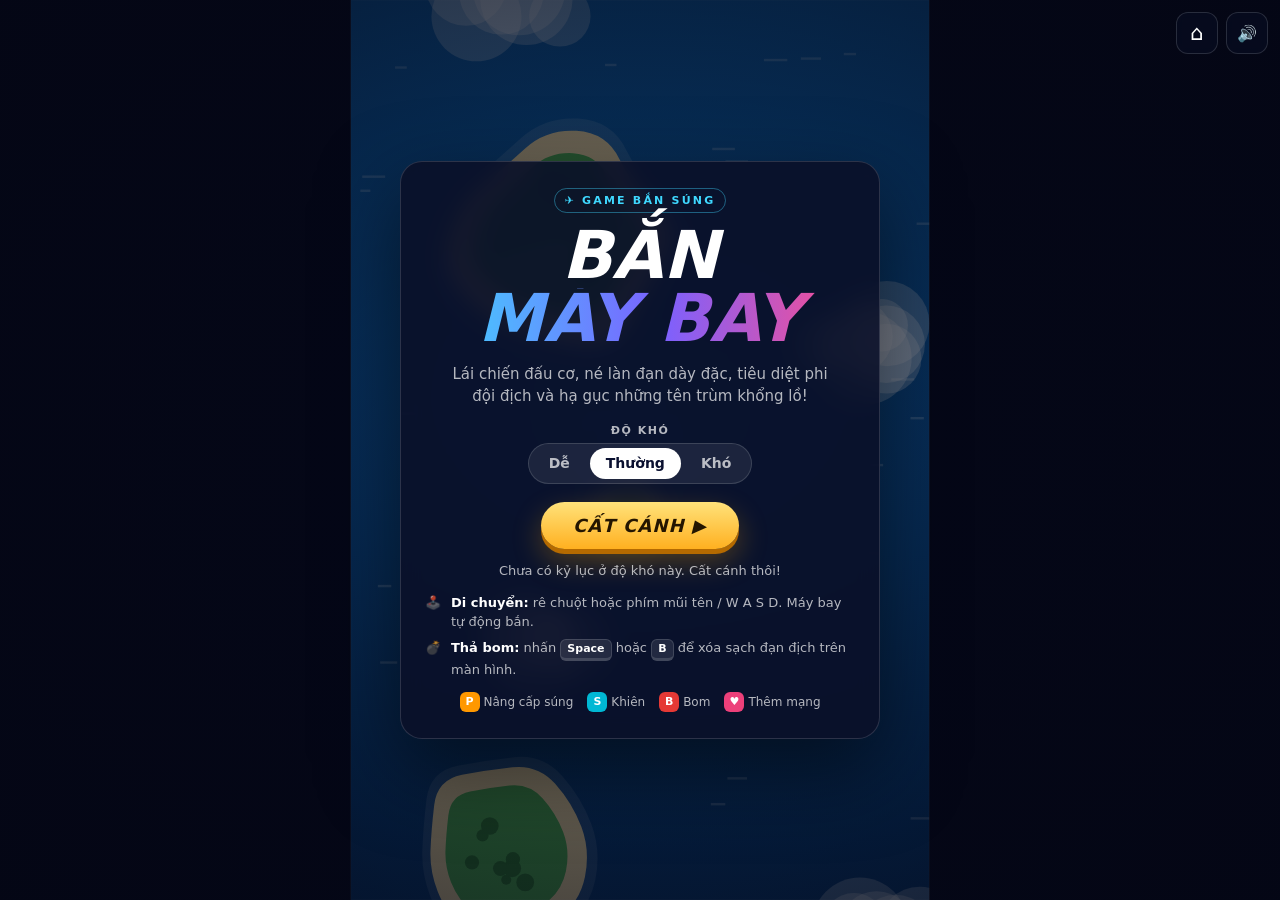
==== games/ban-may-bay/index.html @ a2fe505e "Thêm game Bắn Máy Bay - Máy bay tự bắn, 5 cấp vũ khí kèm tên lửa tự tìm mục tiêu - 5 loại máy bay đị" ====
<!doctype html>
<html lang="vi">
<head>
<meta charset="utf-8">
<meta name="viewport" content="width=device-width,initial-scale=1,maximum-scale=1,user-scalable=no,viewport-fit=cover">
<title>Bắn Máy Bay</title>
<style>
:root{ --accent:#ffd54a; --cyan:#3fd8ff; --panel:rgba(8,14,34,.7); --line:rgba(255,255,255,.14); --muted:rgba(255,255,255,.7); }
*{box-sizing:border-box;margin:0;padding:0}
html,body{height:100%;overflow:hidden;background:#05081a;color:#fff;
  font-family:system-ui,-apple-system,"Segoe UI",Roboto,"Helvetica Neue",Arial,sans-serif;
  -webkit-user-select:none;user-select:none;touch-action:none;-webkit-tap-highlight-color:transparent}
#game{position:fixed;inset:0;width:100%;height:100%;display:block}
body[data-state="play"] #game{cursor:none}

#topbtns{position:fixed;top:12px;right:12px;display:flex;gap:8px;z-index:20}
.iconbtn{width:42px;height:42px;border-radius:12px;border:1px solid var(--line);background:var(--panel);color:#fff;font-size:16px;cursor:pointer;
  display:grid;place-items:center;text-decoration:none;backdrop-filter:blur(6px);-webkit-backdrop-filter:blur(6px)}
.iconbtn:hover{background:rgba(30,40,80,.9)}
a.iconbtn{font-size:21px}
body.embedded #homeBtn{display:none}
#pauseBtn{display:none}
body[data-state="play"] #pauseBtn{display:grid}

#bombBtn{position:fixed;right:max(16px,env(safe-area-inset-right));bottom:max(18px,env(safe-area-inset-bottom));z-index:20;width:76px;height:76px;
  border-radius:50%;border:2px solid rgba(255,255,255,.35);background:radial-gradient(circle at 35% 30%,#ff8a65,#d32f2f);color:#fff;
  font:900 13px/1.1 system-ui,sans-serif;display:none;flex-direction:column;align-items:center;justify-content:center;gap:2px;
  box-shadow:0 8px 24px rgba(0,0,0,.4);touch-action:none}
#bombBtn span{font-size:24px}
#bombBtn:disabled{filter:grayscale(1);opacity:.45}
body.touch[data-state="play"] #bombBtn{display:flex}

.screen{position:fixed;inset:0;display:flex;align-items:center;justify-content:center;padding:16px;z-index:10;
  background:radial-gradient(ellipse at center,rgba(4,6,20,.35),rgba(4,6,20,.82))}
.screen[hidden]{display:none}
.card{width:100%;max-width:480px;max-height:100%;overflow:auto;padding:26px 24px;text-align:center;background:rgba(10,16,40,.9);
  border:1px solid var(--line);border-radius:22px;box-shadow:0 30px 80px rgba(0,0,0,.5);backdrop-filter:blur(10px);-webkit-backdrop-filter:blur(10px)}
.tag{display:inline-block;font-size:11px;font-weight:900;letter-spacing:.2em;color:var(--cyan);border:1px solid rgba(63,216,255,.4);padding:5px 10px;border-radius:99px;margin-bottom:12px}
h1{font-size:clamp(40px,10vw,66px);line-height:.95;font-weight:900;font-style:italic;margin-bottom:12px}
h1 span{display:block}
h1 .l2{background:linear-gradient(90deg,#3fd8ff,#7b61ff 55%,#ff4d8d);-webkit-background-clip:text;background-clip:text;color:transparent;padding:0 .08em}
h2{font-size:clamp(30px,7vw,44px);font-weight:900;font-style:italic;margin-bottom:4px}
.sub{color:var(--muted);font-size:15px;line-height:1.5;margin:0 auto 16px;max-width:380px}
.opt{margin-bottom:12px}
.opt .lbl{display:block;font-size:11px;font-weight:900;letter-spacing:.14em;color:var(--muted);margin-bottom:6px}
.seg{display:inline-flex;flex-wrap:wrap;justify-content:center;padding:4px;border-radius:999px;background:rgba(255,255,255,.08);border:1px solid var(--line);gap:4px}
.seg button{padding:8px 16px;border-radius:999px;font:800 14px/1.1 system-ui,sans-serif;color:var(--muted);background:none;border:0;cursor:pointer}
.seg button:hover{color:#fff}
.seg button.on{background:#fff;color:#0a1030}
.btn{display:inline-block;border:0;cursor:pointer;font:inherit;font-size:18px;font-weight:900;font-style:italic;letter-spacing:.06em;color:#241500;
  padding:13px 32px;border-radius:999px;background:linear-gradient(180deg,#ffe27a,#ffb020);box-shadow:0 5px 0 #b56a00,0 12px 30px rgba(255,170,0,.3);
  transition:transform .08s,box-shadow .08s;margin-top:6px}
.btn:hover{filter:brightness(1.06)}
.btn:active{transform:translateY(4px);box-shadow:0 1px 0 #b56a00}
.btn.ghost{background:transparent;color:#fff;box-shadow:inset 0 0 0 2px var(--line)}
.btns{display:flex;gap:12px;justify-content:center;flex-wrap:wrap}
.record{margin-top:14px;font-size:13px;color:var(--muted)}
.record b{color:var(--accent)}
.how{margin-top:16px;display:grid;gap:7px;text-align:left;font-size:13px;color:var(--muted);line-height:1.45}
.how div{display:flex;gap:10px}
.how b{color:#fff}
.items{display:flex;flex-wrap:wrap;justify-content:center;gap:6px 14px;margin-top:12px;font-size:12px;color:var(--muted)}
.items i{display:inline-grid;place-items:center;width:20px;height:20px;border-radius:6px;font-style:normal;font-weight:900;font-size:11px;color:#fff;margin-right:4px;vertical-align:middle}
kbd{display:inline-block;min-width:22px;padding:2px 6px;border-radius:6px;background:rgba(255,255,255,.1);border:1px solid var(--line);border-bottom-width:3px;color:#fff;font:700 11px/1.3 system-ui,sans-serif}
.t-only{display:none} body.touch .t-only{display:inline} body.touch .k-only{display:none}
.big-score{font-size:clamp(48px,12vw,74px);font-weight:900;font-style:italic;color:var(--accent);line-height:1.05;font-variant-numeric:tabular-nums}
.badge{display:inline-block;margin:6px 0 2px;padding:5px 12px;border-radius:99px;font-size:12px;font-weight:900;letter-spacing:.14em;background:linear-gradient(90deg,#ff2d55,#ff9f1a)}
.badge[hidden]{display:none}
.stats{font-size:14px;color:var(--muted);margin:10px 0 18px;line-height:1.6}
@media (max-height:640px){
  .card{padding:14px 20px}
  h1{font-size:36px;margin-bottom:6px}
  h1 span{display:inline}
  .tag,.sub,.how,.items{display:none}
  .opt{display:flex;align-items:center;justify-content:center;gap:10px;margin-bottom:8px}
  .opt .lbl{margin:0}
  .btn{padding:10px 26px;font-size:16px}
  .record{margin-top:8px}
  .big-score{font-size:44px}
  .stats{margin:6px 0 10px}
}
</style>
</head>
<body data-state="menu">
<canvas id="game"></canvas>

<div id="topbtns">
  <a class="iconbtn" id="homeBtn" href="../../index.html" target="_top" title="Về trang chủ" aria-label="Về trang chủ">⌂</a>
  <button class="iconbtn" id="pauseBtn" title="Tạm dừng (P)" aria-label="Tạm dừng">❚❚</button>
  <button class="iconbtn" id="muteBtn" title="Âm thanh (M)" aria-label="Bật/tắt âm thanh">🔊</button>
</div>
<button id="bombBtn" aria-label="Thả bom"><span>💣</span><b id="bombCount">2</b></button>

<div class="screen" id="menu">
  <div class="card">
    <div class="tag">✈️ GAME BẮN SÚNG</div>
    <h1><span>BẮN</span><span class="l2">MÁY BAY</span></h1>
    <p class="sub">Lái chiến đấu cơ, né làn đạn dày đặc, tiêu diệt phi đội địch và hạ gục những tên trùm khổng lồ!</p>
    <div class="opt"><span class="lbl">ĐỘ KHÓ</span>
      <div class="seg" data-opt="diff"><button data-v="de">Dễ</button><button data-v="thuong">Thường</button><button data-v="kho">Khó</button></div>
    </div>
    <button class="btn" data-act="start">CẤT CÁNH ▶</button>
    <div class="record" id="menuRecord"></div>
    <div class="how">
      <div>🕹️ <span class="k-only"><b>Di chuyển:</b> rê chuột hoặc phím mũi tên / W A S D. Máy bay tự động bắn.</span><span class="t-only"><b>Di chuyển:</b> đặt ngón tay ở bất kỳ đâu rồi kéo. Máy bay tự động bắn.</span></div>
      <div>💣 <span class="k-only"><b>Thả bom:</b> nhấn <kbd>Space</kbd> hoặc <kbd>B</kbd> để xóa sạch đạn địch trên màn hình.</span><span class="t-only"><b>Thả bom:</b> bấm nút 💣 ở góc phải để xóa sạch đạn địch.</span></div>
    </div>
    <div class="items">
      <span><i style="background:#ff9800">P</i>Nâng cấp súng</span>
      <span><i style="background:#00b8d4">S</i>Khiên</span>
      <span><i style="background:#e53935">B</i>Bom</span>
      <span><i style="background:#ec407a">♥</i>Thêm mạng</span>
    </div>
  </div>
</div>

<div class="screen" id="pause" hidden>
  <div class="card">
    <h2>TẠM DỪNG</h2>
    <p class="sub">Phi đội địch đang chờ bạn quay lại.</p>
    <div class="btns">
      <button class="btn" data-act="resume">TIẾP TỤC</button>
      <button class="btn ghost" data-act="menu">VỀ MENU</button>
    </div>
  </div>
</div>

<div class="screen" id="over" hidden>
  <div class="card">
    <h2>MÁY BAY BỊ HẠ! 💥</h2>
    <div class="big-score" id="ovScore">0</div>
    <div class="badge" id="ovBadge" hidden>KỶ LỤC MỚI!</div>
    <div class="stats" id="ovStats"></div>
    <div class="btns">
      <button class="btn" data-act="start">CHƠI LẠI ↻</button>
      <button class="btn ghost" data-act="menu">MENU</button>
    </div>
  </div>
</div>

<script>
(() => {
'use strict';

const el = id => document.getElementById(id);
const store = {
  get(k, d) { try { const v = localStorage.getItem(k); return v ? JSON.parse(v) : d; } catch (e) { return d; } },
  set(k, v) { try { localStorage.setItem(k, JSON.stringify(v)); } catch (e) { /* ignore */ } },
};
const rand = (a, b) => a + Math.random() * (b - a);
const pick = a => a[Math.floor(Math.random() * a.length)];
const clamp = (v, a, b) => Math.max(a, Math.min(b, v));
const TAU = Math.PI * 2;

const DIFFS = {
  de: { name: 'Dễ', hearts: 5, bspd: 0.75, rate: 0.7, hp: 0.85 },
  thuong: { name: 'Thường', hearts: 3, bspd: 1, rate: 1, hp: 1 },
  kho: { name: 'Khó', hearts: 3, bspd: 1.25, rate: 1.35, hp: 1.2 },
};
const settings = Object.assign({ diff: 'thuong' }, store.get('maybay.settings', {}));
const bests = store.get('maybay.best', {});
// Trên cảm ứng chừa chỗ cho nút bom ở góc dưới
const maxY = () => LH - (isTouch ? 100 : 30);
const isTouch = window.matchMedia('(pointer: coarse)').matches || 'ontouchstart' in window;

// ================= World / screen =================
const canvas = el('game'), ctx = canvas.getContext('2d');
const LW = 360;
let LH = 640, S = 1, OX = 0, OY = 0, dpr = 1, CW = 0, CH = 0;
function resize() {
  dpr = Math.min(window.devicePixelRatio || 1, 2);
  CW = window.innerWidth; CH = window.innerHeight;
  canvas.width = Math.round(CW * dpr); canvas.height = Math.round(CH * dpr);
  LH = clamp(LW * CH / CW, 560, 780);
  S = Math.min(CW / LW, CH / LH);
  OX = (CW - LW * S) / 2; OY = (CH - LH * S) / 2;
  if (player) { player.y = clamp(player.y, LH * 0.25, maxY()); }
}

// ================= State =================
let state = 'menu', prevState = null, D = DIFFS[settings.diff];
let player = null, enemies = [], pBullets = [], eBullets = [], items = [], parts = [], rings = [], texts = [];
let boss = null, wave = null, waveNo = 0, stage = 0, nextWaveT = 0, banner = null;
let score = 0, kills = 0, combo = 0, comboT = 0, shake = 0, flashT = 0, bombFx = 0, deadT = 0, clock = 0, newBest = false;
const keys = {};
const ptr = { touch: false, sx: 0, sy: 0, px: 0, py: 0, mouse: false, mx: 0, my: 0, id: null };

// ================= Sound =================
const Sound = {
  ctx: null, muted: store.get('maybay.muted', false), lastShot: 0,
  init() {
    if (this.ctx) { if (this.ctx.state === 'suspended') this.ctx.resume(); return; }
    const AC = window.AudioContext || window.webkitAudioContext;
    if (!AC) return;
    try {
      const c = this.ctx = new AC();
      this.master = c.createGain(); this.master.gain.value = this.muted ? 0 : 0.7; this.master.connect(c.destination);
      const len = Math.floor(c.sampleRate * 1.2);
      this.noise = c.createBuffer(1, len, c.sampleRate);
      const d = this.noise.getChannelData(0);
      for (let i = 0; i < len; i++) d[i] = Math.random() * 2 - 1;
    } catch (e) { this.ctx = null; }
  },
  tone(f1, f2, dur, type = 'square', vol = 0.1, delay = 0) {
    if (!this.ctx) return;
    const c = this.ctx, t = c.currentTime + delay, o = c.createOscillator(), g = c.createGain();
    o.type = type; o.frequency.setValueAtTime(f1, t); o.frequency.exponentialRampToValueAtTime(f2, t + dur);
    g.gain.setValueAtTime(vol, t); g.gain.exponentialRampToValueAtTime(0.001, t + dur);
    o.connect(g); g.connect(this.master); o.start(t); o.stop(t + dur + 0.02);
  },
  boom(vol = 0.35, dur = 0.45, freq = 900) {
    if (!this.ctx) return;
    const c = this.ctx, t = c.currentTime, s = c.createBufferSource(), f = c.createBiquadFilter(), g = c.createGain();
    s.buffer = this.noise; f.type = 'lowpass'; f.frequency.setValueAtTime(freq, t); f.frequency.exponentialRampToValueAtTime(80, t + dur);
    g.gain.setValueAtTime(vol, t); g.gain.exponentialRampToValueAtTime(0.001, t + dur);
    s.connect(f); f.connect(g); g.connect(this.master); s.start(t); s.stop(t + dur + 0.05);
  },
  shot() { const now = performance.now(); if (now - this.lastShot < 90) return; this.lastShot = now; this.tone(1400, 500, 0.05, 'square', 0.025); },
  hit() { this.tone(300, 120, 0.06, 'square', 0.04); },
  pickup() { [880, 1175, 1568].forEach((f, i) => this.tone(f, f, 0.08, 'triangle', 0.1, i * 0.06)); },
  hurt() { this.boom(0.4, 0.5, 1500); this.tone(220, 60, 0.4, 'sawtooth', 0.12); },
  warn() { for (let i = 0; i < 3; i++) { this.tone(440, 880, 0.35, 'sawtooth', 0.07, i * 0.5); } },
  setMuted(m) { this.muted = m; if (this.master) this.master.gain.value = m ? 0 : 0.7; store.set('maybay.muted', m); },
};

// ================= Background =================
const STAGES = [
  { name: 'Biển xanh', top: '#0b62ad', bot: '#063b74', land: ['#ecd9a3', '#4caf50', '#2e7d32'], foam: 'rgba(255,255,255,.22)' },
  { name: 'Thảo nguyên', top: '#4d9a45', bot: '#2e6b2c', land: ['#a7d3f5', '#3a8fd8', '#1e5aa8'], foam: 'rgba(255,255,255,.1)' },
  { name: 'Hoàng hôn', top: '#40306f', bot: '#1b1338', land: ['#d08a57', '#9a5a3f', '#5e3628'], foam: 'rgba(255,200,160,.14)' },
];
let islands = [], clouds = [], foam = [];
function newIsland(y) {
  const r = rand(26, 70), n = 11, pts = [];
  for (let i = 0; i < n; i++) { const a = i / n * TAU, k = rand(0.75, 1.15); pts.push([Math.cos(a) * r * k, Math.sin(a) * r * k]); }
  const trees = [];
  for (let k = 0; k < r / 7; k++) trees.push([rand(-r * 0.45, r * 0.45), rand(-r * 0.45, r * 0.45), rand(3, 6)]);
  return { x: rand(10, LW - 10), y, r, pts, trees };
}
function newCloud(y) {
  const puffs = [], n = 4 + Math.floor(Math.random() * 4), w = rand(50, 110);
  for (let i = 0; i < n; i++) puffs.push([rand(-w / 2, w / 2), rand(-12, 12), rand(16, 30)]);
  return { x: rand(-30, LW + 30), y, puffs, sp: rand(55, 85) };
}
function initBackground() {
  islands = []; clouds = []; foam = [];
  for (let y = -100; y < 900; y += rand(150, 230)) islands.push(newIsland(y));
  for (let y = -60; y < 900; y += rand(160, 260)) clouds.push(newCloud(y));
  for (let i = 0; i < 40; i++) foam.push({ x: rand(0, LW), y: rand(0, 900), w: rand(6, 16) });
}
function updateBackground(dt) {
  for (const i of islands) i.y += 34 * dt;
  islands = islands.filter(i => i.y - i.r < LH + 40);
  while (islands.length < 6) islands.push(newIsland(Math.min(...islands.map(i => i.y), 0) - rand(150, 230)));
  for (const c of clouds) c.y += c.sp * dt;
  clouds = clouds.filter(c => c.y < LH + 60);
  while (clouds.length < 5) clouds.push(newCloud(Math.min(...clouds.map(c => c.y), 0) - rand(150, 240)));
  for (const f of foam) { f.y += 34 * dt; if (f.y > LH) { f.y -= LH + 20; f.x = rand(0, LW); } }
}
function blob(pts, k) {
  const p = pts.map(([x, y]) => [x * k, y * k]), n = p.length;
  ctx.beginPath();
  ctx.moveTo((p[n - 1][0] + p[0][0]) / 2, (p[n - 1][1] + p[0][1]) / 2);
  for (let i = 0; i < n; i++) { const a = p[i], b = p[(i + 1) % n]; ctx.quadraticCurveTo(a[0], a[1], (a[0] + b[0]) / 2, (a[1] + b[1]) / 2); }
  ctx.fill();
}
function drawBackground() {
  const st = STAGES[stage % STAGES.length];
  const g = ctx.createLinearGradient(0, 0, 0, LH);
  g.addColorStop(0, st.top); g.addColorStop(1, st.bot);
  ctx.fillStyle = g; ctx.fillRect(0, 0, LW, LH);
  ctx.fillStyle = st.foam;
  for (const f of foam) ctx.fillRect(f.x, f.y, f.w, 1.5);
  for (const i of islands) {
    ctx.save(); ctx.translate(i.x, i.y);
    ctx.fillStyle = 'rgba(255,255,255,.12)'; blob(i.pts, 1.12);
    ctx.fillStyle = st.land[0]; blob(i.pts, 1);
    ctx.fillStyle = st.land[1]; blob(i.pts, 0.78);
    ctx.fillStyle = st.land[2];
    for (const [x, y, r] of i.trees) { ctx.beginPath(); ctx.arc(x, y, r, 0, TAU); ctx.fill(); }
    ctx.restore();
  }
}
function drawClouds() {
  ctx.fillStyle = 'rgba(255,255,255,.28)';
  for (const c of clouds) for (const [dx, dy, r] of c.puffs) { ctx.beginPath(); ctx.arc(c.x + dx, c.y + dy, r, 0, TAU); ctx.fill(); }
}

// ================= Drawing planes =================
function poly(pts) { ctx.beginPath(); pts.forEach(([x, y], i) => (i ? ctx.lineTo(x, y) : ctx.moveTo(x, y))); ctx.closePath(); ctx.fill(); }
function ell(x, y, rx, ry) { ctx.beginPath(); ctx.ellipse(x, y, rx, ry, 0, 0, TAU); ctx.fill(); }
// Máy bay hướng lên trên, chiều dài 2 đơn vị (mũi y=-1, đuôi y=1)
function planeShape(shape, c1, c2) {
  if (shape === 'delta') {
    ctx.fillStyle = c2; poly([[0, -0.85], [0.95, 0.65], [0.3, 0.5], [0, 0.85], [-0.3, 0.5], [-0.95, 0.65]]);
    ctx.fillStyle = c1; ell(0, 0, 0.2, 0.95);
  } else if (shape === 'bomber') {
    ctx.fillStyle = c2; poly([[-1.35, -0.05], [1.35, -0.05], [1.3, 0.3], [-1.3, 0.3]]);
    poly([[-0.55, 0.78], [0.55, 0.78], [0.5, 0.98], [-0.5, 0.98]]);
    ctx.fillStyle = c1; ell(0, 0, 0.26, 1);
    ctx.fillStyle = '#263238'; for (const x of [-0.9, -0.5, 0.5, 0.9]) ell(x, 0.05, 0.11, 0.24);
  } else {
    ctx.fillStyle = c2; poly([[-1, 0.18], [0, -0.3], [1, 0.18], [0.95, 0.42], [0, 0.22], [-0.95, 0.42]]);
    poly([[-0.45, 0.82], [0, 0.6], [0.45, 0.82], [0.42, 0.98], [0, 0.9], [-0.42, 0.98]]);
    ctx.fillStyle = c1; ell(0, 0, 0.2, 1);
  }
  ctx.fillStyle = 'rgba(190,235,255,.95)'; ell(0, -0.42, 0.09, 0.2);
  ctx.fillStyle = 'rgba(255,255,255,.25)'; ell(-0.05, -0.1, 0.05, 0.55);
}
function drawPlane(x, y, size, ang, shape, c1, c2, flash) {
  ctx.save(); ctx.translate(x + size * 0.45, y + size * 0.7); ctx.rotate(ang); ctx.scale(size, size);
  ctx.globalAlpha = 0.22; planeShape(shape, '#000', '#000'); ctx.restore();
  ctx.save(); ctx.translate(x, y); ctx.rotate(ang); ctx.scale(size, size);
  planeShape(shape, flash ? '#fff' : c1, flash ? '#fff' : c2);
  ctx.restore();
}

// ================= Player =================
function newPlayer() {
  return { x: LW / 2, y: LH - 90, hearts: D.hearts, max: 5, bombs: 2, lvl: 1, shield: 0, inv: 2, fireT: 0, misT: 0, tilt: 0 };
}
function firePlayer(dt) {
  const p = player;
  p.fireT -= dt; p.misT -= dt;
  if (p.fireT <= 0) {
    p.fireT = 0.11;
    const shots = {
      1: [[0, 0]], 2: [[-6, 0], [6, 0]], 3: [[0, 0], [-8, -0.14], [8, 0.14]],
      4: [[-5, 0], [5, 0], [-10, -0.15], [10, 0.15]], 5: [[0, 0], [-7, -0.1], [7, 0.1], [-12, -0.22], [12, 0.22]],
    }[p.lvl];
    for (const [dx, a] of shots) pBullets.push({ x: p.x + dx, y: p.y - 18, vx: Math.sin(a) * 640, vy: -Math.cos(a) * 640, dmg: p.lvl >= 5 ? 1.2 : 1, r: 4, kind: 'b' });
    Sound.shot();
  }
  if (p.lvl >= 4 && p.misT <= 0) {
    p.misT = p.lvl >= 5 ? 0.38 : 0.55;
    for (const s of [-1, 1]) pBullets.push({ x: p.x + s * 16, y: p.y, vx: s * 120, vy: -160, dmg: 2, r: 5, kind: 'm', t: 0 });
  }
}
function hurtPlayer() {
  const p = player;
  if (p.inv > 0 || state !== 'play') return;
  if (p.shield > 0) { p.shield = 0; p.inv = 1; ring(p.x, p.y, 40, '#3fd8ff'); Sound.hit(); return; }
  p.hearts--; p.lvl = Math.max(1, p.lvl - 1); p.inv = 2.2; shake = 0.5; flashT = 0.25; combo = 0;
  explode(p.x, p.y, 1.2, '#4fc3f7'); Sound.hurt();
  if (p.hearts <= 0) {
    explode(p.x, p.y, 2.6, '#ffd54a'); explode(p.x, p.y, 2, '#ff7043'); shake = 1;
    setState('dying'); deadT = 0;
  }
}
function useBomb() {
  if (state !== 'play' || player.bombs <= 0 || bombFx > 0) return;
  player.bombs--; bombFx = 1; player.inv = Math.max(player.inv, 1.4); shake = 0.6;
  for (const b of eBullets) { texts.push({ x: b.x, y: b.y, t: '+10', c: '#ffd54a', life: 0.6, size: 10 }); score += 10; }
  eBullets = [];
  for (const e of enemies) damageEnemy(e, 25);
  if (boss && !boss.entering) damageBoss(30);
  Sound.boom(0.6, 1, 600); Sound.tone(120, 40, 0.8, 'sawtooth', 0.15);
  updateBombBtn();
}

// ================= Enemies =================
const ETYPES = {
  scout: { hp: 1, r: 13, size: 14, score: 100, shape: 'delta', c1: '#e53935', c2: '#8e1c1c', fire: 0 },
  zig: { hp: 2, r: 14, size: 15, score: 150, shape: 'jet', c1: '#43a047', c2: '#1b5e20', fire: 0 },
  diver: { hp: 2, r: 13, size: 14, score: 200, shape: 'delta', c1: '#fb8c00', c2: '#b53d00', fire: 0 },
  gunner: { hp: 6, r: 19, size: 21, score: 350, shape: 'jet', c1: '#8e24aa', c2: '#4a148c', fire: 1.7 },
  heavy: { hp: 18, r: 32, size: 30, score: 900, shape: 'bomber', c1: '#607d8b', c2: '#37474f', fire: 2.1 },
};
const hpScale = () => (1 + (waveNo - 1) * 0.07) * D.hp;
function spawnEnemy(type, x, y, move) {
  const T = ETYPES[type], hp = Math.ceil(T.hp * hpScale());
  enemies.push({ type, T, x, y, hp, max: hp, t: 0, move, fireT: T.fire ? rand(0.6, T.fire) : 0, flash: 0, ang: Math.PI });
}
function updateEnemy(e, dt) {
  const m = e.move, ox = e.x, oy = e.y;
  e.t += dt;
  if (m.kind === 'straight') { e.x += m.vx * dt; e.y += m.vy * dt; }
  else if (m.kind === 'sine') { e.y += m.vy * dt; e.x = m.bx + m.amp * Math.sin(m.w * e.t + m.ph); }
  else if (m.kind === 'enter') {
    if (e.t < m.inT) { const k = e.t / m.inT; e.y = m.y0 + (m.ty - m.y0) * (1 - (1 - k) * (1 - k)); }
    else if (e.t < m.inT + m.dur) e.x = m.cx + m.amp * Math.sin((e.t - m.inT) * m.w);
    else { m.vy = (m.vy || 20) + 160 * dt; e.y += m.vy * dt; }
  } else if (m.kind === 'dive') {
    if (e.t < m.aimT) e.y += m.vy * dt;
    else {
      if (!m.locked) {
        const a = Math.atan2(player.y - e.y, player.x - e.x);
        m.vx = Math.cos(a) * 250 * D.bspd; m.vy2 = Math.sin(a) * 250 * D.bspd; m.locked = true;
        Sound.tone(600, 300, 0.15, 'sawtooth', 0.04);
      }
      e.x += m.vx * dt; e.y += m.vy2 * dt;
    }
  }
  e.ang = Math.PI + clamp(-(e.x - ox) / Math.max(1e-3, dt) / 400, -0.5, 0.5);
  if (e.T.fire && e.y > 10 && e.y < LH * 0.68) {
    e.fireT -= dt * D.rate;
    if (e.fireT <= 0) {
      e.fireT = e.T.fire * rand(0.85, 1.2);
      if (e.type === 'gunner') { aimed(e.x, e.y + 14, 1, 0, 150); setTimeout(() => { if (enemies.includes(e) && state === 'play') aimed(e.x, e.y + 14, 1, 0, 150); }, 160); }
      else aimed(e.x, e.y + 20, 5, 0.22, 125);
    }
  }
  if (e.flash > 0) e.flash -= dt;
}
function aimed(x, y, n, spread, speed, color = '#ff4d8d') {
  const base = Math.atan2(player.y - y, player.x - x);
  for (let i = 0; i < n; i++) shootAngle(x, y, base + (i - (n - 1) / 2) * spread, speed, color);
}
function shootAngle(x, y, a, speed, color = '#ff4d8d', r = 4.5) {
  const v = speed * D.bspd;
  eBullets.push({ x, y, vx: Math.cos(a) * v, vy: Math.sin(a) * v, r, c: color });
}
function damageEnemy(e, dmg) {
  e.hp -= dmg; e.flash = 0.06;
  if (e.hp > 0) return;
  enemies.splice(enemies.indexOf(e), 1);
  kills++;
  combo++; comboT = 1.6;
  const mult = Math.min(3, 1 + Math.floor(combo / 10) * 0.5);
  const pts = Math.round(e.T.score * mult);
  score += pts;
  texts.push({ x: e.x, y: e.y, t: '+' + pts, c: mult > 1 ? '#ffd54a' : '#fff', life: 0.8, size: mult > 1 ? 13 : 11 });
  if (combo > 0 && combo % 10 === 0) texts.push({ x: LW / 2, y: LH * 0.42, t: `COMBO ×${combo}!`, c: '#ffd54a', life: 1.2, size: 22 });
  const big = e.type === 'heavy';
  explode(e.x, e.y, big ? 1.8 : e.type === 'gunner' ? 1.1 : 0.75, big ? '#ffb74d' : '#ffcc80');
  if (big) shake = Math.max(shake, 0.35);
  Sound.boom(big ? 0.45 : 0.22, big ? 0.7 : 0.35, big ? 700 : 1300);
  const chance = { scout: 0.04, zig: 0.06, diver: 0.06, gunner: 0.3, heavy: 1 }[e.type];
  if (Math.random() < chance) dropItem(e.x, e.y);
}

// ================= Boss =================
function spawnBoss(idx) {
  const hp = Math.round(280 * (1 + 0.55 * (idx - 1)) * D.hp);
  boss = { idx, x: LW / 2, y: -140, ty: 135, hp, max: hp, t: 0, entering: true, fa: 1.5, fb: 2.2, fc: 0, fd: 3, spin: 0, flash: 0 };
  banner = { t: `⚠ TRÙM ${idx} XUẤT HIỆN ⚠`, sub: 'Né đạn và bắn hạ nó!', life: 2.6, warn: true };
  Sound.warn();
}
function updateBoss(dt) {
  const b = boss;
  b.t += dt; if (b.flash > 0) b.flash -= dt;
  if (b.entering) {
    b.y += (b.ty - b.y) * Math.min(1, dt * 1.4);
    if (Math.abs(b.y - b.ty) < 3) { b.entering = false; b.t = 0; }
    return;
  }
  b.x = LW / 2 + (LW / 2 - 75) * Math.sin(b.t * 0.55);
  b.y = b.ty + Math.sin(b.t * 1.3) * 10;
  const hpP = b.hp / b.max, phase = hpP > 0.66 ? 1 : hpP > 0.33 ? 2 : 3;
  const r = D.rate;
  b.fa -= dt * r; b.fb -= dt * r; b.fc -= dt * r; b.fd -= dt * r;
  if (b.fa <= 0) {
    const n = 7 + phase * 2, spread = 1.9;
    for (let i = 0; i < n; i++) shootAngle(b.x, b.y + 40, Math.PI / 2 + (i - (n - 1) / 2) * spread / (n - 1), 115, '#ff7043', 5);
    b.fa = 1.9 - phase * 0.3;
  }
  if (b.fb <= 0) {
    for (const s of [-1, 1]) aimed(b.x + s * 52, b.y + 18, phase >= 2 ? 3 : 1, 0.16, 165, '#ff4d8d');
    b.fb = 1.4;
  }
  if (phase >= 2 && b.fc <= 0) {
    b.spin += 0.32;
    const arms = phase === 3 ? 4 : 3;
    for (let k = 0; k < arms; k++) shootAngle(b.x, b.y, b.spin + k * TAU / arms, 105, '#b388ff', 4);
    b.fc = phase === 3 ? 0.11 : 0.16;
  }
  if (phase === 3 && b.fd <= 0) {
    for (let k = 0; k < 18; k++) shootAngle(b.x, b.y, k * TAU / 18 + b.t, 95, '#ffd54a', 4);
    b.fd = 2.8;
  }
}
function damageBoss(dmg) {
  const b = boss;
  b.hp -= dmg; b.flash = 0.05;
  if (b.hp > 0) return;
  const bonus = 5000 * b.idx;
  score += bonus; kills++;
  for (let i = 0; i < 6; i++) setTimeout(() => { explode(b.x + rand(-60, 60), b.y + rand(-40, 40), 1.8, pick(['#ffd54a', '#ff7043', '#fff'])); Sound.boom(0.4, 0.6, 800); }, i * 140);
  explode(b.x, b.y, 3.5, '#fff'); shake = 1.2; flashT = 0.35;
  texts.push({ x: LW / 2, y: LH * 0.4, t: `+${bonus}`, c: '#ffd54a', life: 1.8, size: 26 });
  banner = { t: 'TIÊU DIỆT TRÙM!', sub: `Tiến vào: ${STAGES[(stage + 1) % STAGES.length].name}`, life: 2.6 };
  eBullets = [];
  dropItem(b.x - 40, b.y, 'P'); dropItem(b.x, b.y, pick(['B', 'H'])); dropItem(b.x + 40, b.y, 'S');
  boss = null;
  stage++;
  Sound.boom(0.7, 1.4, 500);
}

// ================= Items =================
const ITEM = { P: '#ff9800', S: '#00b8d4', B: '#e53935', H: '#ec407a' };
function dropItem(x, y, type) {
  if (!type) {
    const r = Math.random();
    type = r < 0.45 ? 'P' : r < 0.65 ? 'S' : r < 0.82 ? 'B' : 'H';
    if (type === 'H' && player.hearts >= player.max) type = 'P';
  }
  items.push({ x, y, type, t: 0, vx: rand(-40, 40) });
}
function collect(it) {
  const p = player;
  let msg;
  if (it.type === 'P') { if (p.lvl < 5) { p.lvl++; msg = `SÚNG CẤP ${p.lvl}!`; } else { score += 1000; msg = '+1000'; } }
  else if (it.type === 'S') { p.shield = 10; msg = 'KHIÊN!'; }
  else if (it.type === 'B') { if (p.bombs < 3) { p.bombs++; msg = '+1 BOM'; } else { score += 1000; msg = '+1000'; } updateBombBtn(); }
  else { if (p.hearts < p.max) { p.hearts++; msg = '+1 MẠNG'; } else { score += 1000; msg = '+1000'; } }
  texts.push({ x: it.x, y: it.y - 10, t: msg, c: ITEM[it.type], life: 1, size: 14 });
  Sound.pickup();
}

// ================= Effects =================
function explode(x, y, k, color) {
  const n = Math.round(14 * k);
  for (let i = 0; i < n; i++) {
    const a = rand(0, TAU), sp = rand(40, 190) * k;
    parts.push({ x, y, vx: Math.cos(a) * sp, vy: Math.sin(a) * sp, life: rand(0.35, 0.8), max: 0.8, r: rand(1.5, 3.5) * Math.sqrt(k), c: pick([color, '#fff', '#ffab40']) });
  }
  for (let i = 0; i < 5 * k; i++) parts.push({ x: x + rand(-8, 8) * k, y: y + rand(-8, 8) * k, vx: rand(-20, 20), vy: rand(-20, 20) + 20, life: rand(0.5, 1), max: 1, r: rand(6, 12) * k, c: 'smoke' });
  ring(x, y, 26 * k, color);
}
function ring(x, y, r, c) { rings.push({ x, y, r, c, life: 0.4, max: 0.4 }); }

// ================= Waves =================
function addGroup(q, g, t) {
  const n = waveNo, vy = 105 + n * 4;
  if (g === 'line') { for (let i = 0; i < 5; i++) q.push({ t, f: () => spawnEnemy('scout', 50 + i * 65, -25, { kind: 'straight', vx: 0, vy }) }); }
  else if (g === 'v') { for (let i = 0; i < 5; i++) q.push({ t, f: () => spawnEnemy('scout', LW / 2 + (i - 2) * 46, -25 - Math.abs(i - 2) * 32, { kind: 'straight', vx: 0, vy: vy + 15 }) }); }
  else if (g === 'snake') { const bx = pick([80, LW / 2, LW - 80]), ph = rand(0, TAU); for (let i = 0; i < 6; i++) q.push({ t: t + i * 0.32, f: () => spawnEnemy('zig', bx, -25, { kind: 'sine', bx, amp: 55, w: 2.4, ph, vy: vy - 5 }) }); }
  else if (g === 'cross') { const s = pick([-1, 1]); for (let i = 0; i < 5; i++) q.push({ t: t + i * 0.28, f: () => spawnEnemy('scout', s < 0 ? -20 : LW + 20, -10, { kind: 'straight', vx: -s * 95, vy }) }); }
  else if (g === 'gunners') { for (const [x, ty] of [[95, 110], [LW - 95, 160]]) q.push({ t, f: () => spawnEnemy('gunner', x, -30, { kind: 'enter', y0: -30, ty, inT: 1.3, cx: x, amp: 55, w: 1.1, dur: 7 }) }); }
  else if (g === 'dive') { for (let i = 0; i < 3; i++) { const x = rand(40, LW - 40); q.push({ t: t + i * 0.45, f: () => spawnEnemy('diver', x, -20, { kind: 'dive', vy: 95, aimT: 0.9 }) }); } }
  else if (g === 'heavy') { const x = LW / 2 + rand(-60, 60); q.push({ t, f: () => spawnEnemy('heavy', x, -50, { kind: 'enter', y0: -50, ty: 120, inT: 2, cx: x, amp: 45, w: 0.5, dur: 10 }) }); }
}
function startWave(n) {
  waveNo = n;
  const q = [];
  if (n % 5 === 0) q.push({ t: 1.5, f: () => spawnBoss(n / 5) });
  else {
    const pool = ['line', 'v', 'snake', 'snake', 'cross'];
    if (n >= 2) pool.push('dive', 'gunners');
    if (n >= 3) pool.push('heavy', 'gunners', 'dive');
    if (n >= 7) pool.push('heavy', 'gunners');
    let t = 1.2;
    const groups = 6 + Math.min(10, n);
    for (let i = 0; i < groups; i++) { addGroup(q, pick(pool), t); t += rand(1.7, 2.6) - Math.min(0.9, n * 0.06); }
    banner = { t: `ĐỢT ${n}`, sub: n === 1 ? 'Tiêu diệt phi đội địch!' : n % 5 === 4 ? 'Trùm sắp xuất hiện...' : '', life: 1.8 };
  }
  q.sort((a, b) => a.t - b.t);
  wave = { q, t: 0 };
  nextWaveT = 0;
}
function updateWave(dt) {
  wave.t += dt;
  while (wave.q.length && wave.q[0].t <= wave.t) wave.q.shift().f();
  if (!wave.q.length && !enemies.length && !boss) {
    nextWaveT += dt;
    if (nextWaveT > 1.4) startWave(waveNo + 1);
  }
}

// ================= Update =================
function update(dt) {
  clock += dt;
  updateBackground(dt);
  if (shake > 0) shake = Math.max(0, shake - dt * 1.6);
  if (flashT > 0) flashT -= dt;
  if (bombFx > 0) bombFx = Math.max(0, bombFx - dt * 0.9);
  if (banner) { banner.life -= dt; if (banner.life <= 0) banner = null; }

  if (state === 'play') {
    const p = player;
    let vx = 0, vy = 0;
    if (keys.ArrowLeft || keys.KeyA) vx -= 1;
    if (keys.ArrowRight || keys.KeyD) vx += 1;
    if (keys.ArrowUp || keys.KeyW) vy -= 1;
    if (keys.ArrowDown || keys.KeyS) vy += 1;
    const ox = p.x;
    if (vx || vy) { const l = Math.hypot(vx, vy); p.x += vx / l * 270 * dt; p.y += vy / l * 270 * dt; ptr.mouse = false; }
    else if (ptr.mouse) { const k = Math.min(1, dt * 16); p.x += (ptr.mx - p.x) * k; p.y += (ptr.my - p.y) * k; }
    p.x = clamp(p.x, 16, LW - 16); p.y = clamp(p.y, LH * 0.25, maxY());
    p.tilt += (clamp((p.x - ox) / Math.max(dt, 1e-3) / 500, -1, 1) - p.tilt) * Math.min(1, dt * 10);
    if (p.inv > 0) p.inv -= dt;
    if (p.shield > 0) p.shield -= dt;
    firePlayer(dt);
    if (comboT > 0) { comboT -= dt; if (comboT <= 0) combo = 0; }
    updateWave(dt);
  } else if (state === 'dying') {
    deadT += dt;
    if (deadT > 1.6) gameOver();
  }

  // player bullets
  for (const b of pBullets) {
    if (b.kind === 'm') {
      b.t += dt;
      let tgt = boss && !boss.entering ? boss : null, best = 1e9;
      for (const e of enemies) { const d = Math.hypot(e.x - b.x, e.y - b.y); if (d < best && e.y > 0) { best = d; tgt = e; } }
      if (tgt && b.t > 0.12) {
        const a = Math.atan2(tgt.y - b.y, tgt.x - b.x), sp = Math.min(520, Math.hypot(b.vx, b.vy) + 900 * dt);
        const cur = Math.atan2(b.vy, b.vx);
        let da = a - cur; while (da > Math.PI) da -= TAU; while (da < -Math.PI) da += TAU;
        const na = cur + clamp(da, -7 * dt, 7 * dt);
        b.vx = Math.cos(na) * sp; b.vy = Math.sin(na) * sp;
      } else b.vy -= 600 * dt;
      if (Math.random() < 0.5) parts.push({ x: b.x, y: b.y, vx: 0, vy: 0, life: 0.25, max: 0.25, r: 2.5, c: 'smoke' });
    }
    b.x += b.vx * dt; b.y += b.vy * dt;
  }
  pBullets = pBullets.filter(b => b.y > -20 && b.y < LH + 20 && b.x > -20 && b.x < LW + 20 && !b.dead);

  for (const e of enemies) updateEnemy(e, dt);
  enemies = enemies.filter(e => e.y < LH + 60 && e.x > -90 && e.x < LW + 90 && e.y > -260);
  if (boss) updateBoss(dt);

  for (const b of eBullets) { b.x += b.vx * dt; b.y += b.vy * dt; }
  eBullets = eBullets.filter(b => b.y > -20 && b.y < LH + 20 && b.x > -20 && b.x < LW + 20);

  for (const it of items) {
    it.t += dt; it.y += 55 * dt; it.x += it.vx * dt;
    if (it.x < 14 || it.x > LW - 14) it.vx *= -1;
    if (state === 'play') {
      const d = Math.hypot(player.x - it.x, player.y - it.y);
      if (d < 70) { it.x += (player.x - it.x) * dt * 5; it.y += (player.y - it.y) * dt * 5; }
      if (d < 22) { it.got = true; collect(it); }
    }
  }
  items = items.filter(it => !it.got && it.y < LH + 20);

  // collisions
  for (const b of pBullets) {
    if (boss && !boss.entering && Math.abs(b.x - boss.x) < 80 && Math.abs(b.y - boss.y) < 48) {
      if (Math.hypot((b.x - boss.x) / 1.6, b.y - boss.y) < 48) { b.dead = true; damageBoss(b.dmg); spark(b.x, b.y); continue; }
    }
    for (const e of enemies) {
      if (Math.hypot(e.x - b.x, e.y - b.y) < e.T.r + b.r) { b.dead = true; spark(b.x, b.y); damageEnemy(e, b.dmg); Sound.hit(); break; }
    }
  }
  if (state === 'play') {
    const p = player;
    for (const b of eBullets) if (Math.hypot(b.x - p.x, b.y - p.y) < b.r + 5) { b.dead = true; hurtPlayer(); break; }
    eBullets = eBullets.filter(b => !b.dead);
    for (const e of enemies) if (Math.hypot(e.x - p.x, e.y - p.y) < e.T.r + 8) { if (p.inv <= 0 && p.shield <= 0) damageEnemy(e, 999); hurtPlayer(); break; }
    if (boss && Math.hypot((p.x - boss.x) / 1.6, p.y - boss.y) < 52) hurtPlayer();
  }

  for (const q of parts) { q.life -= dt; q.x += q.vx * dt; q.y += q.vy * dt; q.vx *= 0.96; q.vy *= 0.96; }
  parts = parts.filter(q => q.life > 0);
  for (const r of rings) r.life -= dt;
  rings = rings.filter(r => r.life > 0);
  for (const t of texts) { t.life -= dt; t.y -= 30 * dt; }
  texts = texts.filter(t => t.life > 0);

  if (state === 'play' && score > (bests[settings.diff] || 0)) {
    if (!newBest && bests[settings.diff]) texts.push({ x: LW / 2, y: LH * 0.5, t: 'KỶ LỤC MỚI!', c: '#5dff7a', life: 1.4, size: 20 });
    newBest = true; bests[settings.diff] = score;
  }
}
function spark(x, y) { parts.push({ x, y, vx: rand(-60, 60), vy: rand(-80, 0), life: 0.15, max: 0.15, r: 2, c: '#fff59d' }); }

// ================= Render =================
function rr(x, y, w, h, r) {
  ctx.beginPath(); ctx.moveTo(x + r, y);
  ctx.arcTo(x + w, y, x + w, y + h, r); ctx.arcTo(x + w, y + h, x, y + h, r);
  ctx.arcTo(x, y + h, x, y, r); ctx.arcTo(x, y, x + w, y, r); ctx.closePath();
}
function heart(x, y, r) {
  ctx.beginPath(); ctx.moveTo(x, y + r * 0.9);
  ctx.bezierCurveTo(x - r * 1.6, y - r * 0.2, x - r * 0.6, y - r * 1.3, x, y - r * 0.4);
  ctx.bezierCurveTo(x + r * 0.6, y - r * 1.3, x + r * 1.6, y - r * 0.2, x, y + r * 0.9);
  ctx.fill();
}
function drawBoss() {
  const b = boss, f = b.flash > 0;
  ctx.save(); ctx.translate(b.x + 14, b.y + 22); ctx.globalAlpha = 0.25; ctx.fillStyle = '#000';
  ell(0, 0, 92, 44); ctx.restore();
  ctx.save(); ctx.translate(b.x, b.y);
  const hull = f ? '#fff' : '#455a64', dark = f ? '#fff' : '#263238', acc = f ? '#fff' : ['#c62828', '#6a1b9a', '#ef6c00'][(b.idx - 1) % 3];
  ctx.fillStyle = dark; poly([[-96, -6], [-30, -24], [30, -24], [96, -6], [88, 20], [30, 12], [-30, 12], [-88, 20]]);
  ctx.fillStyle = acc; poly([[-96, -6], [-70, -12], [-64, 16], [-88, 20]]); poly([[96, -6], [70, -12], [64, 16], [88, 20]]);
  ctx.fillStyle = hull; ell(0, 0, 46, 52);
  ctx.fillStyle = dark; ell(0, 26, 30, 22);
  for (const s of [-1, 1]) { ctx.fillStyle = dark; ell(s * 52, 14, 12, 16); ctx.fillStyle = '#90a4ae'; ctx.fillRect(s * 52 - 3, 22, 6, 14); }
  const hpP = b.hp / b.max, pulse = 0.6 + Math.sin(clock * 8) * 0.4;
  const core = hpP > 0.66 ? '255,213,74' : hpP > 0.33 ? '255,152,0' : '255,61,61';
  ctx.fillStyle = `rgba(${core},${0.35 * pulse})`; ell(0, 0, 26, 26);
  ctx.fillStyle = `rgb(${core})`; ell(0, 0, 13, 13);
  ctx.fillStyle = '#fff'; ell(-4, -4, 4, 4);
  ctx.restore();
}
function drawItem(it) {
  const pulse = 1 + Math.sin(it.t * 6) * 0.08, s = 11 * pulse;
  ctx.save(); ctx.translate(it.x, it.y);
  ctx.globalAlpha = 0.35; ctx.fillStyle = ITEM[it.type]; ell(0, 0, s * 1.7, s * 1.7); ctx.globalAlpha = 1;
  ctx.fillStyle = ITEM[it.type]; rr(-s, -s, s * 2, s * 2, 5); ctx.fill();
  ctx.strokeStyle = '#fff'; ctx.lineWidth = 2; ctx.stroke();
  ctx.fillStyle = '#fff'; ctx.font = '900 13px system-ui,sans-serif'; ctx.textAlign = 'center'; ctx.textBaseline = 'middle';
  ctx.fillText(it.type === 'H' ? '♥' : it.type, 0, 1);
  ctx.restore();
}
function drawPlayer() {
  const p = player;
  if (p.inv > 0 && state === 'play' && Math.floor(clock * 14) % 2 === 0) return;
  const fl = 8 + Math.random() * 7;
  ctx.fillStyle = 'rgba(255,170,60,.85)'; ell(p.x - 4, p.y + 20 + fl / 2, 2.6, fl / 2 + 2); ell(p.x + 4, p.y + 20 + fl / 2, 2.6, fl / 2 + 2);
  ctx.fillStyle = 'rgba(255,255,220,.95)'; ell(p.x - 4, p.y + 21, 1.5, 4); ell(p.x + 4, p.y + 21, 1.5, 4);
  ctx.save(); ctx.translate(p.x, p.y); ctx.scale(1 - Math.abs(p.tilt) * 0.22, 1); ctx.translate(-p.x, -p.y);
  drawPlane(p.x, p.y, 20, 0, 'jet', '#e3f2fd', '#1e88e5');
  ctx.fillStyle = '#ffd54a'; poly([[p.x - 19, p.y + 4], [p.x - 14, p.y + 1], [p.x - 13, p.y + 7]]); poly([[p.x + 19, p.y + 4], [p.x + 14, p.y + 1], [p.x + 13, p.y + 7]]);
  ctx.restore();
  if (p.shield > 0 && (p.shield > 2 || Math.floor(clock * 8) % 2)) {
    ctx.strokeStyle = 'rgba(63,216,255,.85)'; ctx.lineWidth = 2.5;
    ctx.beginPath(); ctx.arc(p.x, p.y, 30 + Math.sin(clock * 6) * 1.5, 0, TAU); ctx.stroke();
    ctx.fillStyle = 'rgba(63,216,255,.12)'; ell(p.x, p.y, 30, 30);
  }
  if (state === 'play') { ctx.fillStyle = '#fff'; ell(p.x, p.y, 3, 3); ctx.fillStyle = '#ff4d8d'; ell(p.x, p.y, 1.8, 1.8); }
}
function drawHud() {
  const p = player;
  ctx.fillStyle = 'rgba(6,12,32,.55)'; rr(8, 8, 150, 78, 12); ctx.fill();
  ctx.textAlign = 'left'; ctx.textBaseline = 'alphabetic';
  ctx.fillStyle = '#fff'; ctx.font = '900 22px system-ui,sans-serif'; ctx.fillText(score.toLocaleString('vi-VN'), 18, 34);
  ctx.fillStyle = 'rgba(255,255,255,.6)'; ctx.font = '800 9px system-ui,sans-serif';
  ctx.fillText(`KỶ LỤC ${(bests[settings.diff] || 0).toLocaleString('vi-VN')} · ĐỢT ${waveNo}`, 18, 48);
  for (let i = 0; i < p.max; i++) { ctx.fillStyle = i < p.hearts ? '#ff4d6d' : 'rgba(255,255,255,.18)'; heart(24 + i * 18, 62, 6.5); }
  for (let i = 0; i < 3; i++) { ctx.fillStyle = i < p.bombs ? '#ff7043' : 'rgba(255,255,255,.18)'; ell(22 + i * 15, 78, 5, 5); if (i < p.bombs) { ctx.fillStyle = '#fff'; ell(20.5 + i * 15, 76.5, 1.5, 1.5); } }
  ctx.fillStyle = '#ffb74d'; ctx.font = '900 10px system-ui,sans-serif'; ctx.fillText('SÚNG', 76, 81);
  for (let i = 0; i < 5; i++) { ctx.fillStyle = i < p.lvl ? '#ffb74d' : 'rgba(255,255,255,.18)'; ctx.fillRect(108 + i * 9, 73, 6, 9); }
  if (combo >= 5) {
    ctx.textAlign = 'left'; ctx.fillStyle = '#ffd54a'; ctx.font = '900 13px system-ui,sans-serif';
    ctx.fillText(`COMBO ×${combo}`, 14, 106);
    ctx.fillStyle = 'rgba(255,213,74,.5)'; ctx.fillRect(14, 111, 80 * (comboT / 1.6), 3);
  }
  if (boss) {
    const y = LH - 22, w = LW - 40;
    ctx.fillStyle = 'rgba(0,0,0,.55)'; rr(20, y, w, 10, 5); ctx.fill();
    const hp = Math.max(0, boss.hp / boss.max);
    ctx.fillStyle = hp > 0.66 ? '#ffd54a' : hp > 0.33 ? '#ff9800' : '#ff3d3d'; rr(20, y, w * hp, 10, 5); ctx.fill();
    ctx.fillStyle = '#fff'; ctx.font = '900 10px system-ui,sans-serif'; ctx.textAlign = 'center'; ctx.fillText(`TRÙM ${boss.idx}`, LW / 2, y - 4);
  }
}
function drawBanner() {
  if (!banner) return;
  const a = Math.min(1, banner.life * 2, (2.6 - banner.life) * 4 + 0.2);
  ctx.save(); ctx.globalAlpha = Math.max(0, a); ctx.textAlign = 'center';
  if (banner.warn) {
    ctx.fillStyle = Math.floor(clock * 6) % 2 ? 'rgba(255,40,40,.35)' : 'rgba(255,40,40,.15)';
    ctx.fillRect(0, LH * 0.36, LW, 64);
  }
  ctx.font = 'italic 900 30px system-ui,sans-serif'; ctx.lineWidth = 6; ctx.strokeStyle = 'rgba(0,0,0,.45)';
  ctx.strokeText(banner.t, LW / 2, LH * 0.42); ctx.fillStyle = banner.warn ? '#ff6b6b' : '#fff'; ctx.fillText(banner.t, LW / 2, LH * 0.42);
  if (banner.sub) { ctx.font = '800 13px system-ui,sans-serif'; ctx.fillStyle = 'rgba(255,255,255,.85)'; ctx.fillText(banner.sub, LW / 2, LH * 0.42 + 24); }
  ctx.restore();
}

function render() {
  ctx.setTransform(dpr, 0, 0, dpr, 0, 0);
  ctx.fillStyle = '#05081a'; ctx.fillRect(0, 0, CW, CH);
  const sx = shake > 0 ? (Math.random() - 0.5) * 12 * shake : 0, sy = shake > 0 ? (Math.random() - 0.5) * 12 * shake : 0;
  ctx.setTransform(S * dpr, 0, 0, S * dpr, (OX + sx * S) * dpr, (OY + sy * S) * dpr);
  ctx.save(); ctx.beginPath(); ctx.rect(0, 0, LW, LH); ctx.clip();

  drawBackground();
  for (const it of items) drawItem(it);
  for (const e of enemies) {
    drawPlane(e.x, e.y, e.T.size, e.ang, e.T.shape, e.T.c1, e.T.c2, e.flash > 0);
    if (e.max > 3 && e.hp < e.max) { ctx.fillStyle = 'rgba(0,0,0,.5)'; ctx.fillRect(e.x - 16, e.y - e.T.r - 8, 32, 3); ctx.fillStyle = '#5dff7a'; ctx.fillRect(e.x - 16, e.y - e.T.r - 8, 32 * e.hp / e.max, 3); }
  }
  if (boss) drawBoss();
  for (const b of pBullets) {
    if (b.kind === 'm') { ctx.save(); ctx.translate(b.x, b.y); ctx.rotate(Math.atan2(b.vy, b.vx) + Math.PI / 2); ctx.fillStyle = '#eceff1'; ctx.fillRect(-2, -7, 4, 12); ctx.fillStyle = '#ff7043'; poly([[-2, -7], [2, -7], [0, -11]]); ctx.restore(); }
    else { ctx.fillStyle = 'rgba(255,235,59,.35)'; ell(b.x, b.y, 4, 10); ctx.fillStyle = '#fffde7'; ell(b.x, b.y, 2, 7); }
  }
  if (player && state !== 'over' && !(state === 'dying')) drawPlayer();
  for (const q of parts) {
    const k = q.life / q.max;
    if (q.c === 'smoke') { ctx.fillStyle = `rgba(60,60,70,${0.35 * k})`; ell(q.x, q.y, q.r * (1.6 - k * 0.6), q.r * (1.6 - k * 0.6)); }
    else { ctx.globalAlpha = k; ctx.fillStyle = q.c; ell(q.x, q.y, q.r, q.r); ctx.globalAlpha = 1; }
  }
  for (const r of rings) { const k = r.life / r.max; ctx.strokeStyle = r.c; ctx.globalAlpha = k; ctx.lineWidth = 3 * k + 0.5; ctx.beginPath(); ctx.arc(r.x, r.y, r.r * (1.6 - k), 0, TAU); ctx.stroke(); ctx.globalAlpha = 1; }
  for (const b of eBullets) { ctx.fillStyle = b.c; ctx.globalAlpha = 0.35; ell(b.x, b.y, b.r * 1.9, b.r * 1.9); ctx.globalAlpha = 1; ell(b.x, b.y, b.r, b.r); ctx.fillStyle = '#fff'; ell(b.x, b.y, b.r * 0.5, b.r * 0.5); }
  drawClouds();
  ctx.textAlign = 'center'; ctx.textBaseline = 'middle';
  for (const t of texts) {
    ctx.globalAlpha = Math.min(1, t.life * 2.5); ctx.font = `900 ${t.size}px system-ui,sans-serif`;
    ctx.lineWidth = 3; ctx.strokeStyle = 'rgba(0,0,0,.5)'; ctx.strokeText(t.t, t.x, t.y); ctx.fillStyle = t.c; ctx.fillText(t.t, t.x, t.y);
  }
  ctx.globalAlpha = 1;
  if (bombFx > 0) {
    const k = 1 - bombFx;
    ctx.strokeStyle = `rgba(255,255,255,${bombFx})`; ctx.lineWidth = 14 * bombFx;
    ctx.beginPath(); ctx.arc(player.x, player.y, k * LH * 1.1, 0, TAU); ctx.stroke();
    ctx.fillStyle = `rgba(255,240,200,${bombFx * 0.35})`; ctx.fillRect(0, 0, LW, LH);
  }
  if (flashT > 0) { ctx.fillStyle = `rgba(255,60,60,${flashT})`; ctx.fillRect(0, 0, LW, LH); }
  if (player && (state === 'play' || state === 'dying' || state === 'paused')) { drawHud(); drawBanner(); }
  ctx.restore();
  if (OX > 2) { ctx.strokeStyle = 'rgba(255,255,255,.1)'; ctx.lineWidth = 1 / S; ctx.strokeRect(0, 0, LW, LH); }
}

// ================= Flow / UI =================
function setState(s) { state = s; document.body.dataset.state = s; }
function showScreen(id) { for (const s of ['menu', 'pause', 'over']) el(s).hidden = s !== id; }
function updateBombBtn() { el('bombCount').textContent = player ? player.bombs : 0; el('bombBtn').disabled = !player || player.bombs <= 0; }
function syncOptions() {
  document.querySelectorAll('.seg button').forEach(b => b.classList.toggle('on', b.dataset.v === settings.diff));
  const b = bests[settings.diff];
  el('menuRecord').innerHTML = b ? `Kỷ lục (${DIFFS[settings.diff].name}): <b>${b.toLocaleString('vi-VN')}</b> điểm` : 'Chưa có kỷ lục ở độ khó này. Cất cánh thôi!';
}
function startGame() {
  Sound.init();
  D = DIFFS[settings.diff];
  player = newPlayer();
  enemies = []; pBullets = []; eBullets = []; items = []; parts = []; rings = []; texts = [];
  boss = null; stage = 0; score = 0; kills = 0; combo = 0; newBest = false; shake = 0; bombFx = 0;
  initBackground();
  showScreen(null); setState('play');
  updateBombBtn();
  // ?wave=N: bắt đầu từ đợt N (tiện để thử trùm)
  startWave(Math.max(1, Math.floor(+new URLSearchParams(location.search).get('wave')) || 1));
}
function gameOver() {
  setState('over');
  const isBest = newBest && score > 0;
  if (isBest) store.set('maybay.best', bests);
  el('ovScore').textContent = score.toLocaleString('vi-VN');
  el('ovBadge').hidden = !isBest;
  el('ovStats').innerHTML = `Đến đợt <b>${waveNo}</b> · Hạ <b>${kills}</b> máy bay · ${D.name}<br>Kỷ lục: ${(bests[settings.diff] || 0).toLocaleString('vi-VN')}`;
  showScreen('over'); syncOptions();
  Sound.tone(392, 196, 0.8, 'triangle', 0.15);
}
function pauseGame() {
  if (state !== 'play') return;
  prevState = state; setState('paused'); showScreen('pause');
  for (const k in keys) keys[k] = false;
  if (newBest) store.set('maybay.best', bests);
}
function resumeGame() { if (state !== 'paused') return; showScreen(null); setState('play'); Sound.init(); }
function toMenu() {
  if (newBest) store.set('maybay.best', bests);
  setState('menu'); syncOptions(); showScreen('menu');
  player = null; enemies = []; eBullets = []; pBullets = []; items = []; boss = null; banner = null;
}
function toggleMute() { Sound.setMuted(!Sound.muted); el('muteBtn').textContent = Sound.muted ? '🔇' : '🔊'; }

// ================= Input =================
const toWorld = (cx, cy) => ({ x: (cx - OX) / S, y: (cy - OY) / S });
canvas.addEventListener('pointerdown', e => {
  if (state !== 'play') return;
  Sound.init();
  if (e.pointerType === 'mouse') { const w = toWorld(e.clientX, e.clientY); ptr.mouse = true; ptr.mx = w.x; ptr.my = w.y; return; }
  ptr.touch = true; ptr.id = e.pointerId; ptr.sx = e.clientX; ptr.sy = e.clientY; ptr.px = player.x; ptr.py = player.y;
  try { canvas.setPointerCapture(e.pointerId); } catch (_) { /* ignore */ }
});
canvas.addEventListener('pointermove', e => {
  if (state !== 'play') return;
  if (e.pointerType === 'mouse') { const w = toWorld(e.clientX, e.clientY); ptr.mouse = true; ptr.mx = w.x; ptr.my = w.y; return; }
  if (!ptr.touch || e.pointerId !== ptr.id) return;
  const k = 1.25;
  player.x = clamp(ptr.px + (e.clientX - ptr.sx) / S * k, 16, LW - 16);
  player.y = clamp(ptr.py + (e.clientY - ptr.sy) / S * k, LH * 0.25, maxY());
});
const endTouch = e => { if (e.pointerId === ptr.id) ptr.touch = false; };
canvas.addEventListener('pointerup', endTouch);
canvas.addEventListener('pointercancel', endTouch);

const MOVE = ['ArrowLeft', 'ArrowRight', 'ArrowUp', 'ArrowDown', 'KeyA', 'KeyD', 'KeyW', 'KeyS'];
document.addEventListener('keydown', e => {
  if (MOVE.includes(e.code) || e.code === 'Space') e.preventDefault();
  keys[e.code] = true;
  if (e.repeat) return;
  if (e.code === 'Space' || e.code === 'KeyB' || e.code === 'KeyX') { if (state === 'play') useBomb(); else if ((state === 'menu' || state === 'over') && e.code === 'Space') startGame(); }
  else if (e.code === 'Enter' && (state === 'menu' || state === 'over')) startGame();
  else if (e.code === 'KeyP' || e.code === 'Escape') state === 'paused' ? resumeGame() : pauseGame();
  else if (e.code === 'KeyM') toggleMute();
});
document.addEventListener('keyup', e => { keys[e.code] = false; });

el('bombBtn').addEventListener('pointerdown', e => { e.preventDefault(); e.stopPropagation(); useBomb(); });
document.addEventListener('click', e => {
  const seg = e.target.closest('.seg button');
  if (seg) { settings.diff = seg.dataset.v; store.set('maybay.settings', settings); syncOptions(); return; }
  const b = e.target.closest('[data-act]');
  if (!b) return;
  b.blur();
  const a = b.dataset.act;
  if (a === 'start') startGame();
  else if (a === 'resume') resumeGame();
  else if (a === 'menu') toMenu();
});
el('pauseBtn').addEventListener('click', e => { e.currentTarget.blur(); pauseGame(); });
el('muteBtn').addEventListener('click', e => { e.currentTarget.blur(); toggleMute(); });
window.addEventListener('blur', () => { for (const k in keys) keys[k] = false; pauseGame(); });
document.addEventListener('visibilitychange', () => { if (document.hidden) pauseGame(); });
window.addEventListener('resize', resize);

if (isTouch) document.body.classList.add('touch');
if (window.top !== window.self) document.body.classList.add('embedded');
if (Sound.muted) el('muteBtn').textContent = '🔇';

// ================= Loop =================
let last = performance.now();
function frame(now) {
  const dt = Math.min(0.05, (now - last) / 1000);
  last = now;
  if (state !== 'paused') update(dt);
  render();
  requestAnimationFrame(frame);
}
resize();
initBackground();
syncOptions();
setState('menu');
requestAnimationFrame(frame);
})();
</script>
</body>
</html>
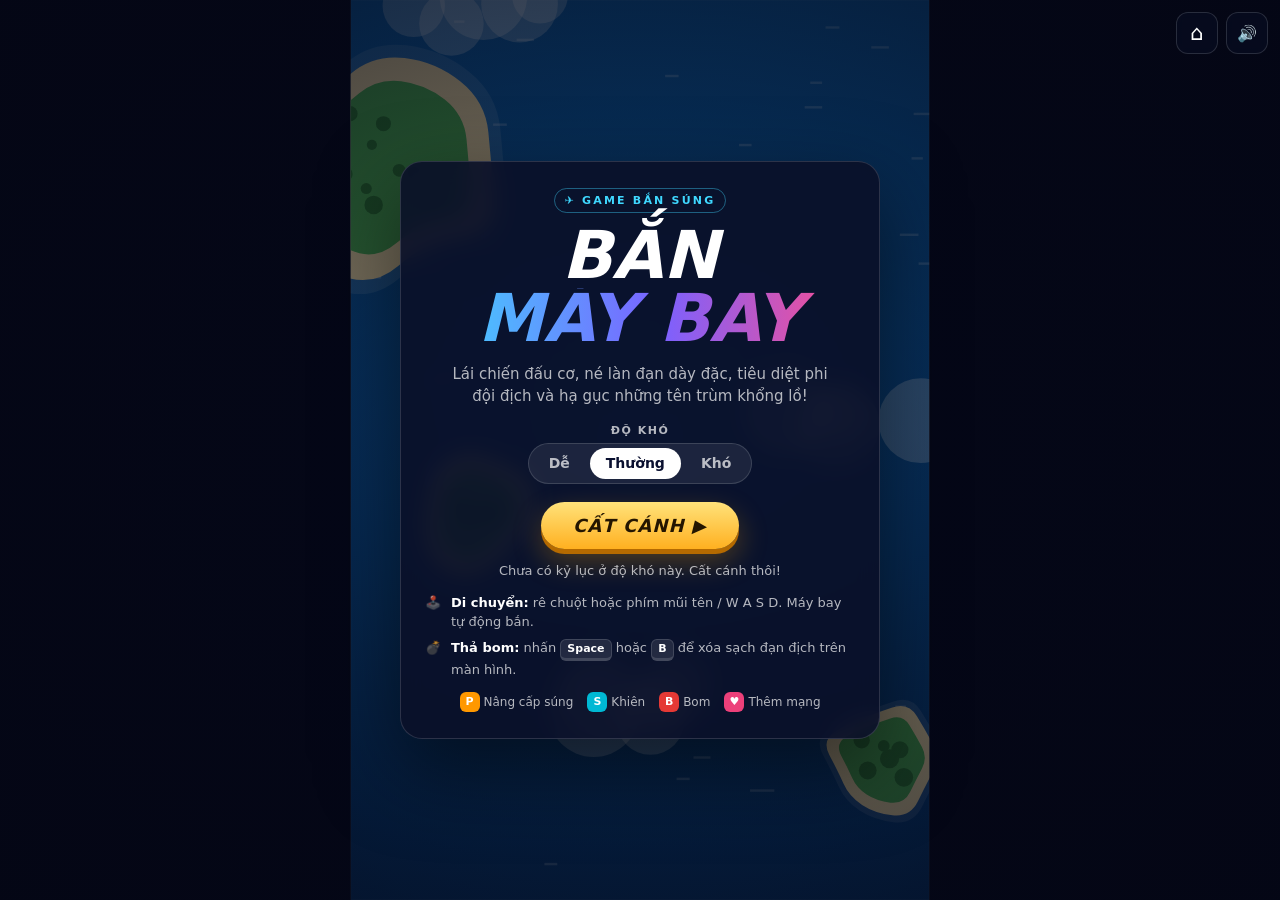
==== commit 94e0afc7: "Về trang chủ dễ dàng từ mọi game - Nút ⌂ luôn hiện, kể cả khi game nhúng trong trang hoặc toàn màn h" ====
--- a/games/ban-may-bay/index.html
+++ b/games/ban-may-bay/index.html
@@ -18,7 +18,6 @@
   display:grid;place-items:center;text-decoration:none;backdrop-filter:blur(6px);-webkit-backdrop-filter:blur(6px)}
 .iconbtn:hover{background:rgba(30,40,80,.9)}
 a.iconbtn{font-size:21px}
-body.embedded #homeBtn{display:none}
 #pauseBtn{display:none}
 body[data-state="play"] #pauseBtn{display:grid}
 
@@ -79,6 +78,7 @@
   .big-score{font-size:44px}
   .stats{margin:6px 0 10px}
 }
+a.btn{text-decoration:none;display:inline-block}
 </style>
 </head>
 <body data-state="menu">
@@ -121,6 +121,7 @@
     <div class="btns">
       <button class="btn" data-act="resume">TIẾP TỤC</button>
       <button class="btn ghost" data-act="menu">VỀ MENU</button>
+      <a class="btn ghost home-link" href="../../index.html" target="_top">⌂ TRANG CHỦ</a>
     </div>
   </div>
 </div>
@@ -134,6 +135,7 @@
     <div class="btns">
       <button class="btn" data-act="start">CHƠI LẠI ↻</button>
       <button class="btn ghost" data-act="menu">MENU</button>
+      <a class="btn ghost home-link" href="../../index.html" target="_top">⌂ TRANG CHỦ</a>
     </div>
   </div>
 </div>
